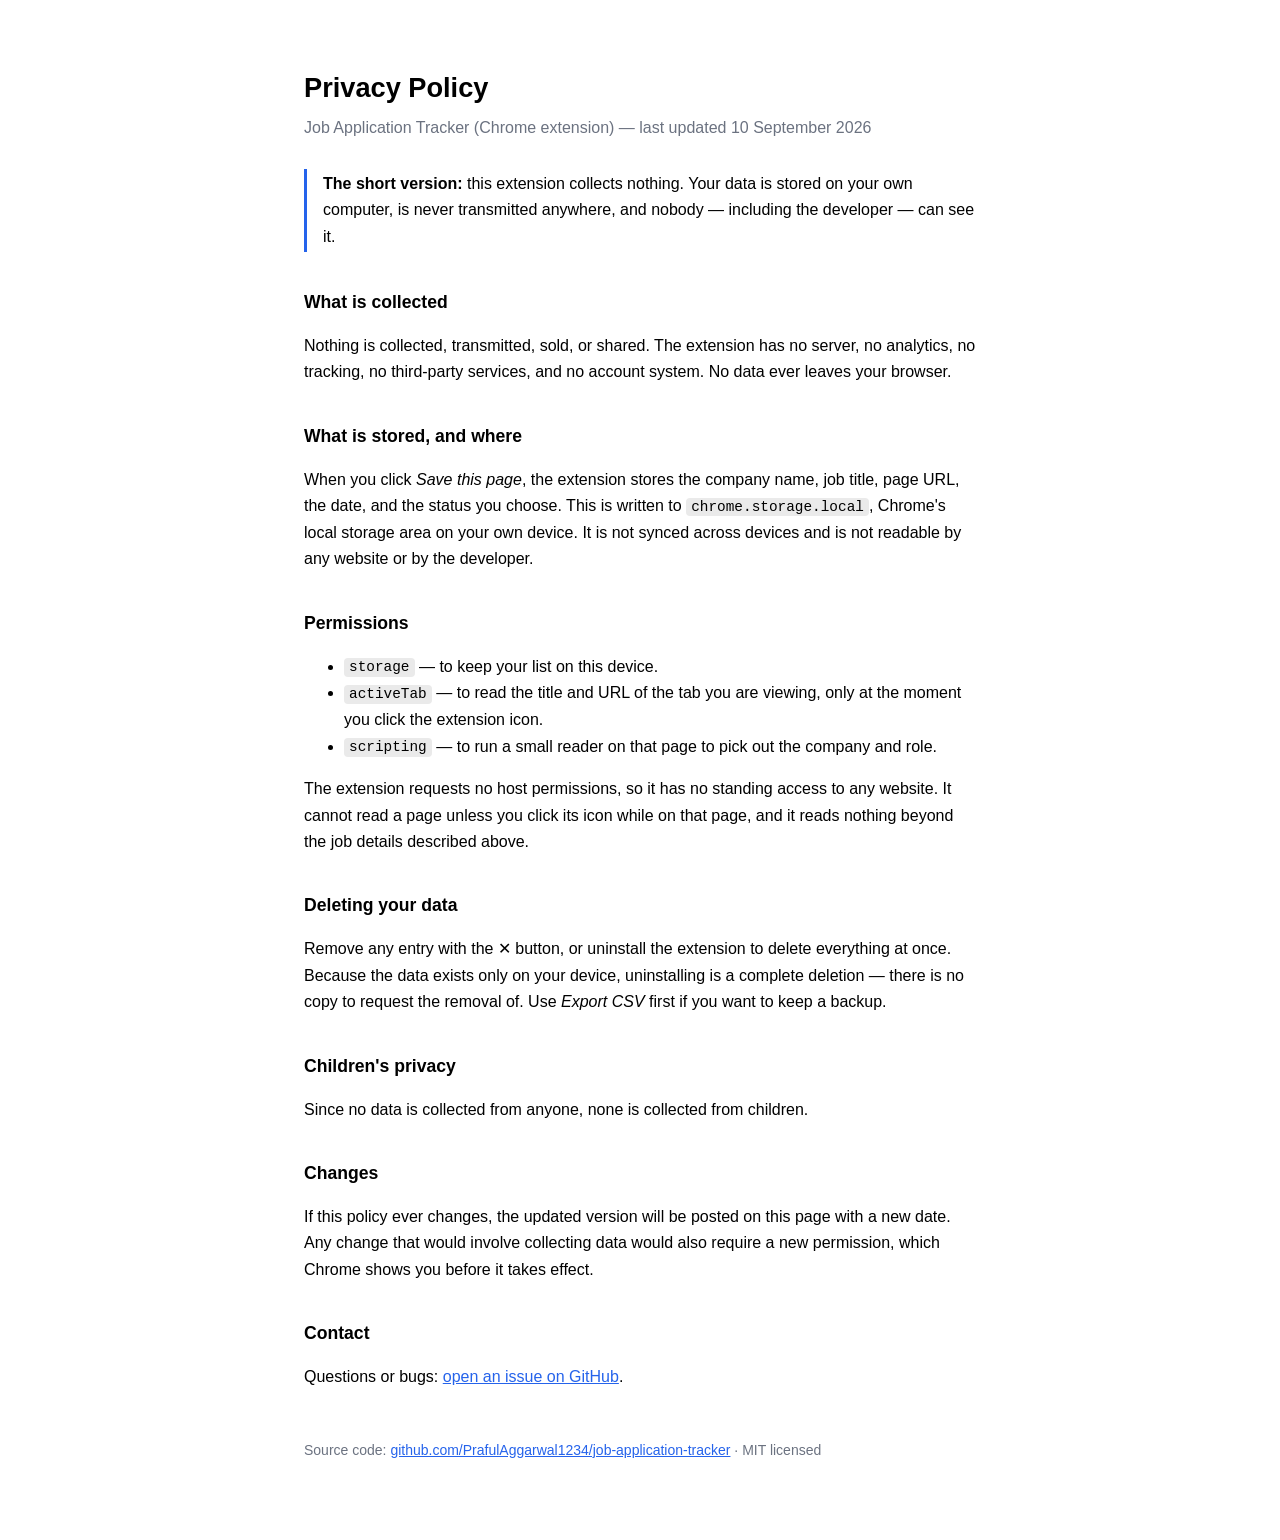
==== docs/index.html @ 19488e69 "Initial commit: Manifest V3 job application tracker One-click capture of a job posting from any page" ====
<!doctype html>
<html lang="en">
<head>
<meta charset="utf-8">
<meta name="viewport" content="width=device-width, initial-scale=1">
<title>Privacy Policy — Job Application Tracker</title>
<style>
  :root { color-scheme: light dark; }
  body {
    max-width: 42rem; margin: 0 auto; padding: 3rem 1.25rem 5rem;
    font: 16px/1.65 -apple-system, BlinkMacSystemFont, "Segoe UI", Roboto, sans-serif;
  }
  h1 { font-size: 1.7rem; margin-bottom: .25rem; }
  .sub { color: #6b7280; margin-top: 0; }
  h2 { font-size: 1.1rem; margin-top: 2.25rem; }
  code { background: rgba(127,127,127,.16); padding: .1em .35em; border-radius: 4px; font-size: .9em; }
  .box { border-left: 3px solid #2563eb; padding: .1rem 0 .1rem 1rem; margin: 1.75rem 0; }
  footer { margin-top: 3rem; font-size: .875rem; color: #6b7280; }
  a { color: #2563eb; }
</style>
</head>
<body>
  <h1>Privacy Policy</h1>
  <p class="sub">Job Application Tracker (Chrome extension) — last updated 10 September 2026</p>

  <div class="box">
    <strong>The short version:</strong> this extension collects nothing. Your data is stored on your own
    computer, is never transmitted anywhere, and nobody — including the developer — can see it.
  </div>

  <h2>What is collected</h2>
  <p>
    Nothing is collected, transmitted, sold, or shared. The extension has no server, no analytics, no
    tracking, no third-party services, and no account system. No data ever leaves your browser.
  </p>

  <h2>What is stored, and where</h2>
  <p>
    When you click <em>Save this page</em>, the extension stores the company name, job title, page URL,
    the date, and the status you choose. This is written to
    <code>chrome.storage.local</code>, Chrome's local storage area on your own device. It is not synced
    across devices and is not readable by any website or by the developer.
  </p>

  <h2>Permissions</h2>
  <ul>
    <li><code>storage</code> — to keep your list on this device.</li>
    <li><code>activeTab</code> — to read the title and URL of the tab you are viewing, only at the
      moment you click the extension icon.</li>
    <li><code>scripting</code> — to run a small reader on that page to pick out the company and role.</li>
  </ul>
  <p>
    The extension requests no host permissions, so it has no standing access to any website. It cannot
    read a page unless you click its icon while on that page, and it reads nothing beyond the job
    details described above.
  </p>

  <h2>Deleting your data</h2>
  <p>
    Remove any entry with the ✕ button, or uninstall the extension to delete everything at once. Because
    the data exists only on your device, uninstalling is a complete deletion — there is no copy to
    request the removal of. Use <em>Export CSV</em> first if you want to keep a backup.
  </p>

  <h2>Children's privacy</h2>
  <p>Since no data is collected from anyone, none is collected from children.</p>

  <h2>Changes</h2>
  <p>
    If this policy ever changes, the updated version will be posted on this page with a new date. Any
    change that would involve collecting data would also require a new permission, which Chrome shows
    you before it takes effect.
  </p>

  <h2>Contact</h2>
  <p>
    Questions or bugs:
    <a href="https://github.com/PrafulAggarwal1234/job-application-tracker/issues">open an issue on GitHub</a>.
  </p>

  <footer>
    Source code: <a href="https://github.com/PrafulAggarwal1234/job-application-tracker">github.com/PrafulAggarwal1234/job-application-tracker</a> · MIT licensed
  </footer>
</body>
</html>
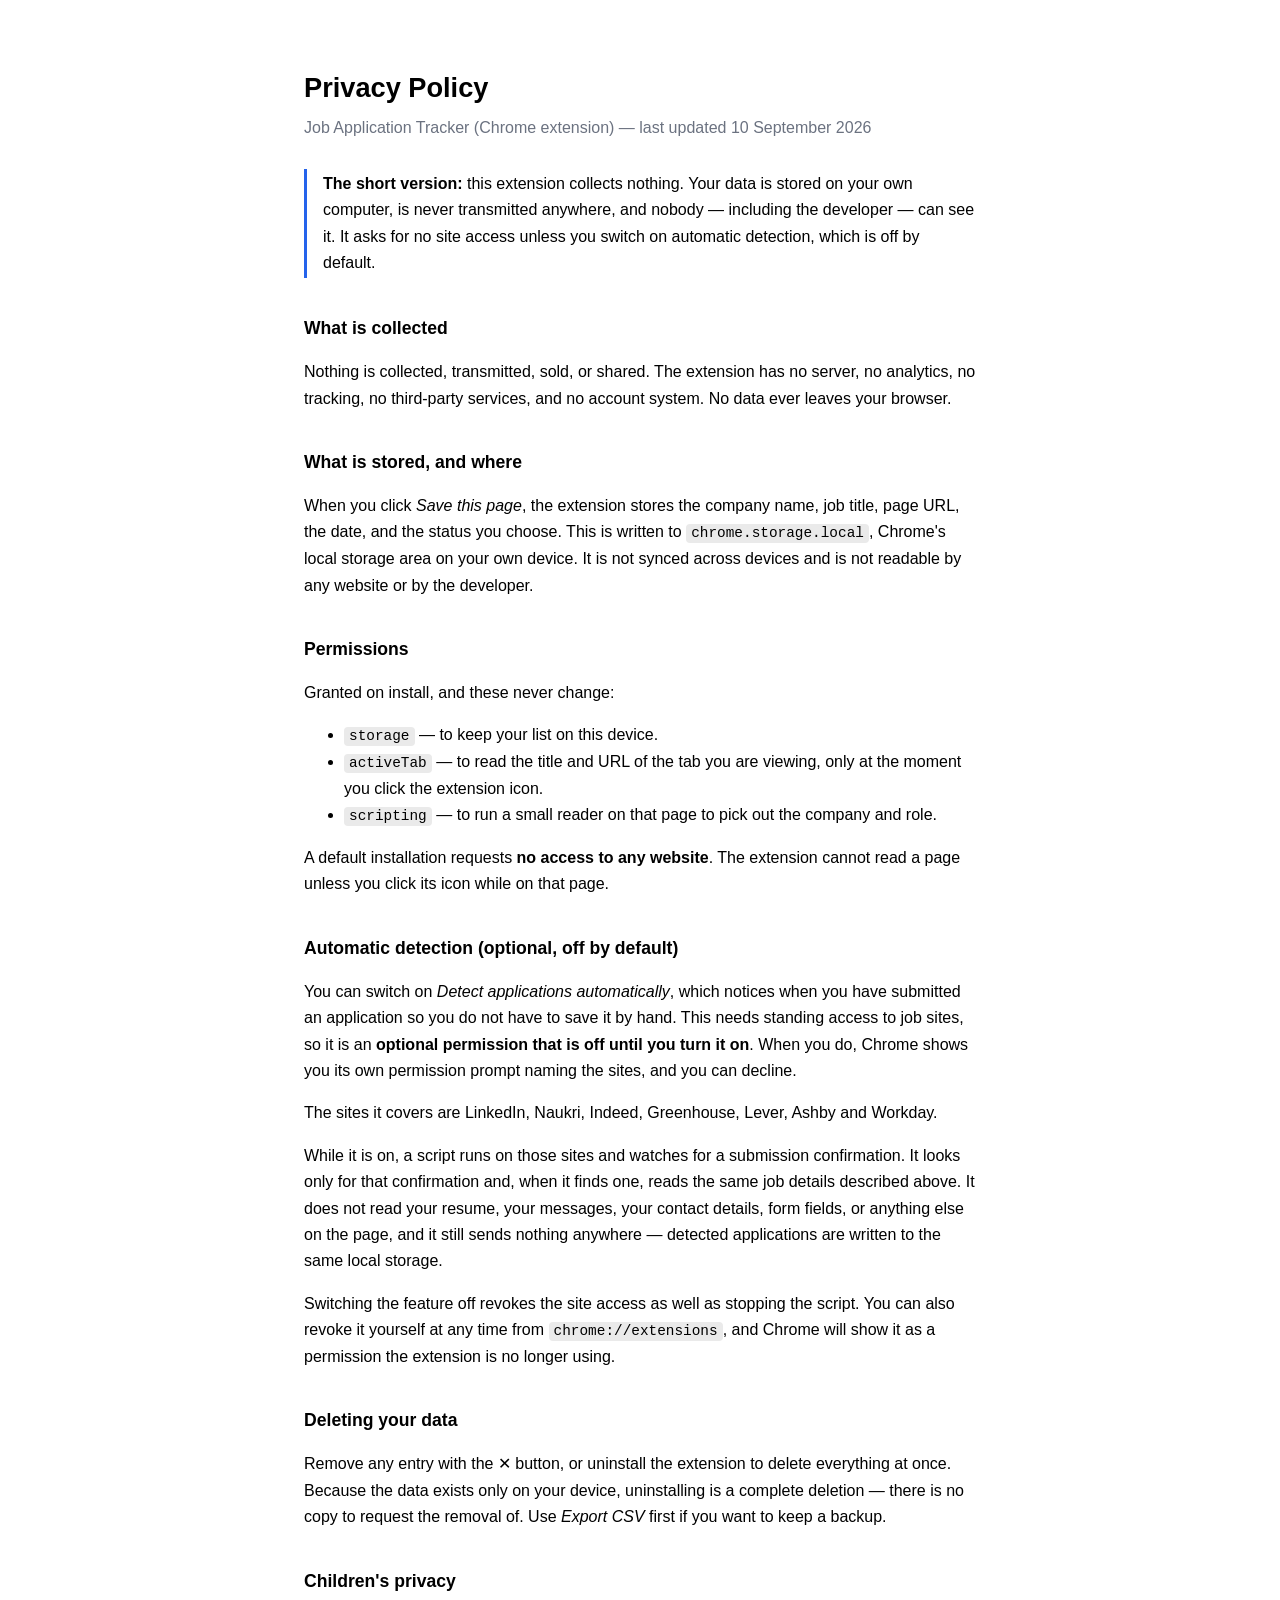
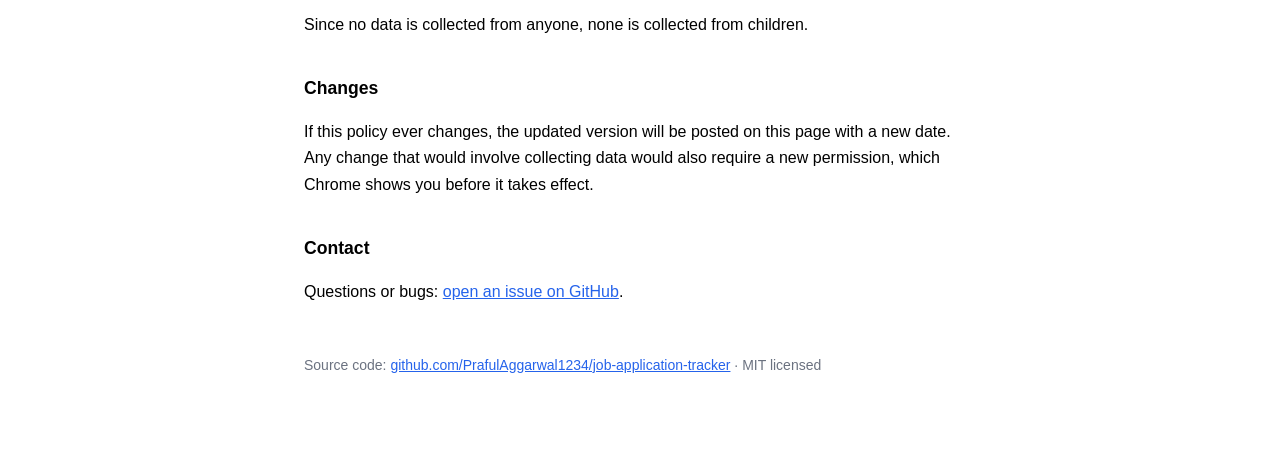
==== commit f663d9bd: "Add opt-in automatic detection of submitted applications Saving by hand means remembering to do it. " ====
--- a/docs/index.html
+++ b/docs/index.html
@@ -25,7 +25,8 @@
 
   <div class="box">
     <strong>The short version:</strong> this extension collects nothing. Your data is stored on your own
-    computer, is never transmitted anywhere, and nobody — including the developer — can see it.
+    computer, is never transmitted anywhere, and nobody — including the developer — can see it. It asks
+    for no site access unless you switch on automatic detection, which is off by default.
   </div>
 
   <h2>What is collected</h2>
@@ -43,6 +44,7 @@
   </p>
 
   <h2>Permissions</h2>
+  <p>Granted on install, and these never change:</p>
   <ul>
     <li><code>storage</code> — to keep your list on this device.</li>
     <li><code>activeTab</code> — to read the title and URL of the tab you are viewing, only at the
@@ -50,9 +52,28 @@
     <li><code>scripting</code> — to run a small reader on that page to pick out the company and role.</li>
   </ul>
   <p>
-    The extension requests no host permissions, so it has no standing access to any website. It cannot
-    read a page unless you click its icon while on that page, and it reads nothing beyond the job
-    details described above.
+    A default installation requests <strong>no access to any website</strong>. The extension cannot read
+    a page unless you click its icon while on that page.
+  </p>
+
+  <h2>Automatic detection (optional, off by default)</h2>
+  <p>
+    You can switch on <em>Detect applications automatically</em>, which notices when you have submitted
+    an application so you do not have to save it by hand. This needs standing access to job sites, so it
+    is an <strong>optional permission that is off until you turn it on</strong>. When you do, Chrome
+    shows you its own permission prompt naming the sites, and you can decline.
+  </p>
+  <p>The sites it covers are LinkedIn, Naukri, Indeed, Greenhouse, Lever, Ashby and Workday.</p>
+  <p>
+    While it is on, a script runs on those sites and watches for a submission confirmation. It looks only
+    for that confirmation and, when it finds one, reads the same job details described above. It does not
+    read your resume, your messages, your contact details, form fields, or anything else on the page, and
+    it still sends nothing anywhere — detected applications are written to the same local storage.
+  </p>
+  <p>
+    Switching the feature off revokes the site access as well as stopping the script. You can also
+    revoke it yourself at any time from <code>chrome://extensions</code>, and Chrome will show it as a
+    permission the extension is no longer using.
   </p>
 
   <h2>Deleting your data</h2>
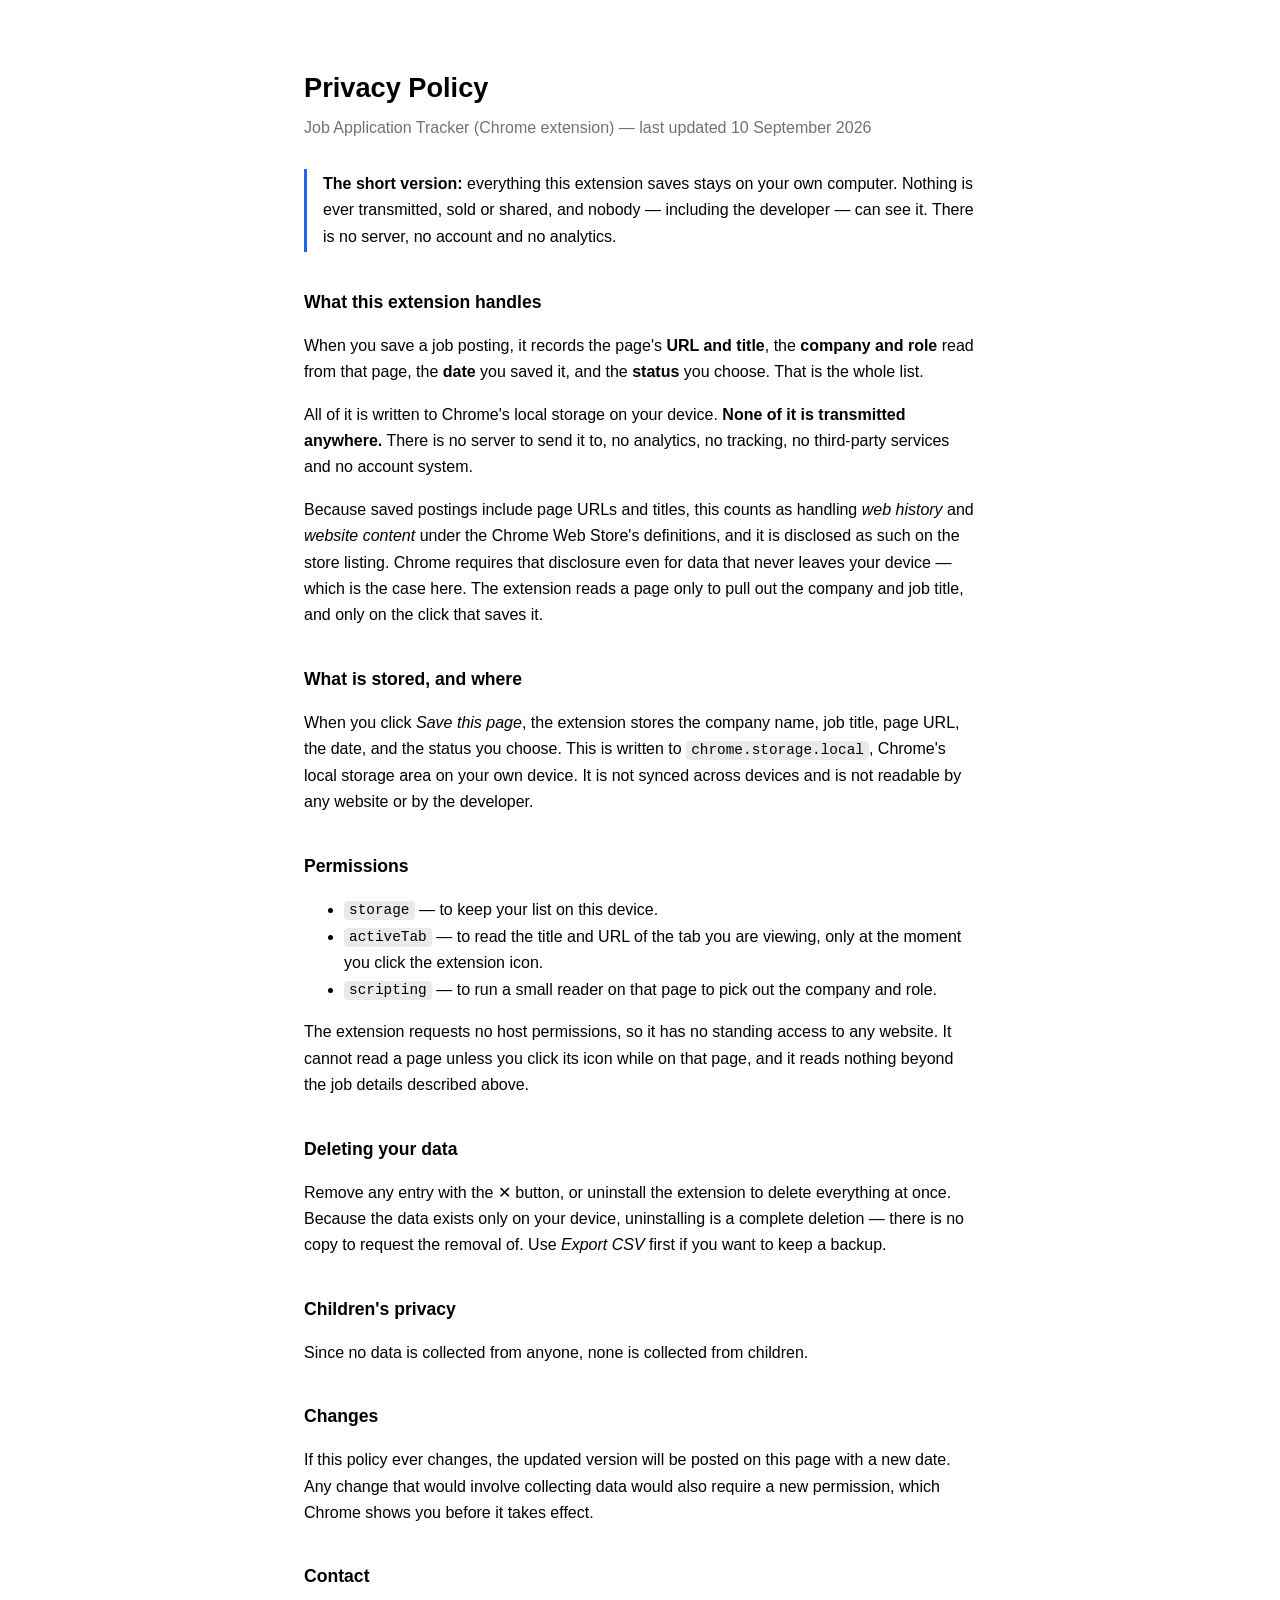
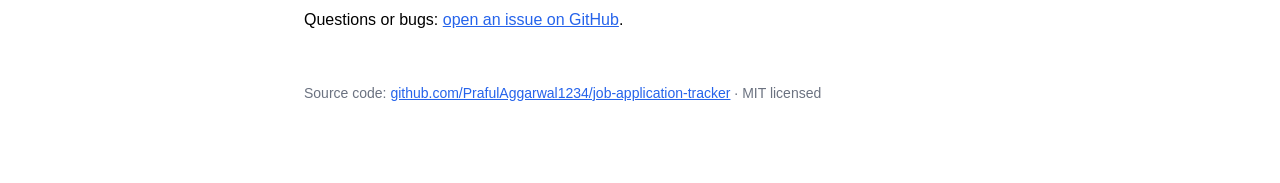
==== commit fba840ea: "Correct the privacy policy to match the store disclosure The policy claimed the extension "collects " ====
--- a/docs/index.html
+++ b/docs/index.html
@@ -24,15 +24,28 @@
   <p class="sub">Job Application Tracker (Chrome extension) — last updated 10 September 2026</p>
 
   <div class="box">
-    <strong>The short version:</strong> this extension collects nothing. Your data is stored on your own
-    computer, is never transmitted anywhere, and nobody — including the developer — can see it. It asks
-    for no site access unless you switch on automatic detection, which is off by default.
+    <strong>The short version:</strong> everything this extension saves stays on your own computer.
+    Nothing is ever transmitted, sold or shared, and nobody — including the developer — can see it.
+    There is no server, no account and no analytics.
   </div>
 
-  <h2>What is collected</h2>
+  <h2>What this extension handles</h2>
   <p>
-    Nothing is collected, transmitted, sold, or shared. The extension has no server, no analytics, no
-    tracking, no third-party services, and no account system. No data ever leaves your browser.
+    When you save a job posting, it records the page's <strong>URL and title</strong>, the
+    <strong>company and role</strong> read from that page, the <strong>date</strong> you saved it, and
+    the <strong>status</strong> you choose. That is the whole list.
+  </p>
+  <p>
+    All of it is written to Chrome's local storage on your device. <strong>None of it is transmitted
+    anywhere.</strong> There is no server to send it to, no analytics, no tracking, no third-party
+    services and no account system.
+  </p>
+  <p>
+    Because saved postings include page URLs and titles, this counts as handling
+    <em>web history</em> and <em>website content</em> under the Chrome Web Store's definitions, and it is
+    disclosed as such on the store listing. Chrome requires that disclosure even for data that never
+    leaves your device — which is the case here. The extension reads a page only to pull out the company
+    and job title, and only on the click that saves it.
   </p>
 
   <h2>What is stored, and where</h2>
@@ -44,7 +57,6 @@
   </p>
 
   <h2>Permissions</h2>
-  <p>Granted on install, and these never change:</p>
   <ul>
     <li><code>storage</code> — to keep your list on this device.</li>
     <li><code>activeTab</code> — to read the title and URL of the tab you are viewing, only at the
@@ -52,28 +64,9 @@
     <li><code>scripting</code> — to run a small reader on that page to pick out the company and role.</li>
   </ul>
   <p>
-    A default installation requests <strong>no access to any website</strong>. The extension cannot read
-    a page unless you click its icon while on that page.
-  </p>
-
-  <h2>Automatic detection (optional, off by default)</h2>
-  <p>
-    You can switch on <em>Detect applications automatically</em>, which notices when you have submitted
-    an application so you do not have to save it by hand. This needs standing access to job sites, so it
-    is an <strong>optional permission that is off until you turn it on</strong>. When you do, Chrome
-    shows you its own permission prompt naming the sites, and you can decline.
-  </p>
-  <p>The sites it covers are LinkedIn, Naukri, Indeed, Greenhouse, Lever, Ashby and Workday.</p>
-  <p>
-    While it is on, a script runs on those sites and watches for a submission confirmation. It looks only
-    for that confirmation and, when it finds one, reads the same job details described above. It does not
-    read your resume, your messages, your contact details, form fields, or anything else on the page, and
-    it still sends nothing anywhere — detected applications are written to the same local storage.
-  </p>
-  <p>
-    Switching the feature off revokes the site access as well as stopping the script. You can also
-    revoke it yourself at any time from <code>chrome://extensions</code>, and Chrome will show it as a
-    permission the extension is no longer using.
+    The extension requests no host permissions, so it has no standing access to any website. It cannot
+    read a page unless you click its icon while on that page, and it reads nothing beyond the job
+    details described above.
   </p>
 
   <h2>Deleting your data</h2>
